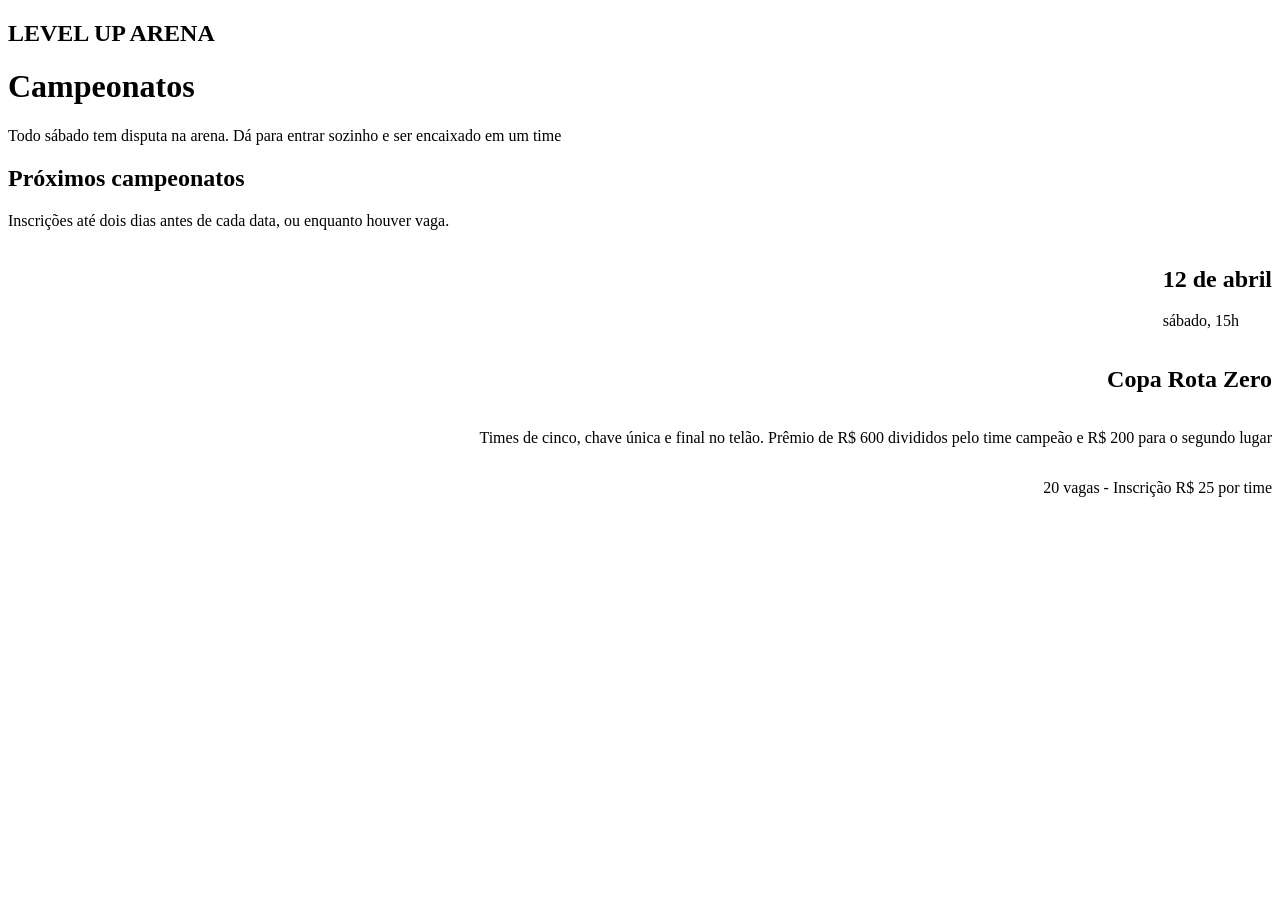
==== campeonatos/index.html @ a4c8a1a5 "inicio2" ====
<!DOCTYPE html>
<html lang="pt-BR">
<head>
    <meta charset="UTF-8">
    <meta name="viewport" content="width=device-width, initial-scale=1.0">
    <title>Campeonatos</title>
    <link rel="stylesheet" href="style.css">
</head>
<body>
    <h2>LEVEL UP ARENA</h2>
    <h1>Campeonatos</h1>
    <p>Todo sábado tem disputa na arena. Dá para entrar sozinho e ser encaixado em um time</p>
    <h2>Próximos campeonatos</h2>
    <p>Inscrições até dois dias antes de cada data, ou enquanto houver vaga.<p>

    <div class = "CopaROTAZ">
        <div>
        <h2>12 de abril</h2>
        <p>sábado, 15h</p>
        </div>
        <h2>Copa Rota Zero</h1>
        <p>Times de cinco, chave única e final no telão. Prêmio de R$ 600 divididos pelo time campeão e R$ 200 para o segundo lugar</p>
        <p>20 vagas - Inscrição R$ 25 por time</p>

    </div>

</body>
</html>
---- campeonatos/style.css ----
.CopaROTAZ {
    display: flex;
    flex-direction: column;
    align-items: flex-end;
}
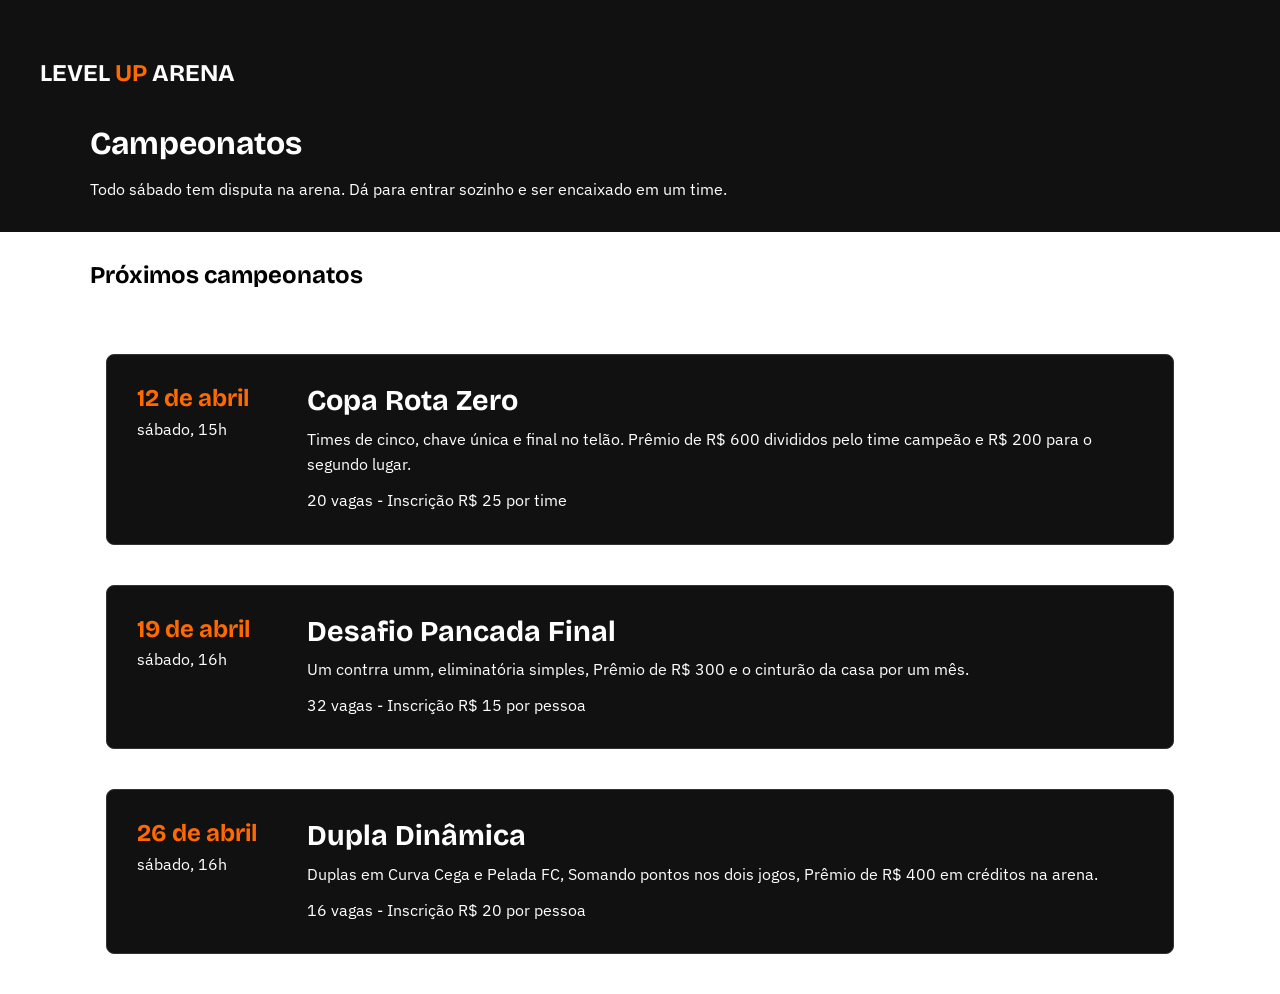
==== commit b1954d1f: "CAMP" ====
--- a/campeonatos/index.html
+++ b/campeonatos/index.html
@@ -1,28 +1,118 @@
+
 <!DOCTYPE html>
 <html lang="pt-BR">
+
 <head>
     <meta charset="UTF-8">
     <meta name="viewport" content="width=device-width, initial-scale=1.0">
-    <title>Campeonatos</title>
+    <title>Campeonatos | LEVEL UP ARENA</title>
     <link rel="stylesheet" href="style.css">
 </head>
+
 <body>
-    <h2>LEVEL UP ARENA</h2>
-    <h1>Campeonatos</h1>
-    <p>Todo sábado tem disputa na arena. Dá para entrar sozinho e ser encaixado em um time</p>
-    <h2>Próximos campeonatos</h2>
-    <p>Inscrições até dois dias antes de cada data, ou enquanto houver vaga.<p>
 
-    <div class = "CopaROTAZ">
-        <div>
-        <h2>12 de abril</h2>
-        <p>sábado, 15h</p>
-        </div>
-        <h2>Copa Rota Zero</h1>
-        <p>Times de cinco, chave única e final no telão. Prêmio de R$ 600 divididos pelo time campeão e R$ 200 para o segundo lugar</p>
-        <p>20 vagas - Inscrição R$ 25 por time</p>
+<header class="cabecalho">
+    <div class="container">
+        <h2 class="logo">LEVEL <span class="UP">UP</span> ARENA</h2>
 
+        <h1 class="titulo-campeonatos">Campeonatos</h1>
+
+        <p>
+            Todo sábado tem disputa na arena.
+            Dá para entrar sozinho e ser encaixado em um time.
+        </p>
     </div>
+</header>
 
+    <main class="container">
+
+        <section>
+            <h2 id = "PROXCAMP">Próximos campeonatos</h2>
+
+            <p>
+                Inscrições até dois dias antes de cada data,
+                ou enquanto houver vaga.
+            </p>
+        </section>
+
+        <section class="PAICAMP">
+
+            <div class="DatacampDESC">
+                <h2>12 de abril</h2>
+                <p>sábado, 15h</p>
+            </div>
+
+            <div class="CampDESC">
+                <h2>Copa Rota Zero</h2>
+
+                <p>
+                    Times de cinco, chave única e final no telão.
+                    Prêmio de R$ 600 divididos pelo time campeão
+                    e R$ 200 para o segundo lugar.
+                </p>
+
+                <p>
+                    20 vagas - Inscrição R$ 25 por time
+                </p>
+            </div>
+
+        </section>
+
+    </main>
+
+        <main class="container">
+
+        <section class="PAICAMP">
+
+            <div class="DatacampDESC">
+                <h2>19 de abril</h2>
+                <p>sábado, 16h</p>
+            </div>
+
+            <div class="CampDESC">
+                <h2>Desafio Pancada Final</h2>
+
+                <p>
+                    Um contrra umm, eliminatória simples, Prêmio de R$ 300 e o cinturão da casa por um mês.
+                </p>
+
+                <p>
+                    32 vagas - Inscrição R$ 15 por pessoa
+                </p>
+            </div>
+
+        </section>
+
+    </main>
+
+        </main>
+
+        <main class="container">
+
+        <section class="PAICAMP">
+
+            <div class="DatacampDESC">
+                <h2>26 de abril</h2>
+                <p>sábado, 16h</p>
+            </div>
+
+            <div class="CampDESC">
+                <h2>Dupla Dinâmica</h2>
+
+                <p>
+                   Duplas em Curva Cega e Pelada FC, Somando pontos nos dois jogos, Prêmio de R$ 400 em créditos na arena.
+                </p>
+
+                <p>
+                    16 vagas - Inscrição R$ 20 por pessoa
+                </p>
+            </div>
+
+        </section>
+
+    </main>
+
+
+    
 </body>
-</html>+</html>
--- a/campeonatos/style.css
+++ b/campeonatos/style.css
@@ -1,5 +1,164 @@
-.CopaROTAZ {
-    display: flex;
+
+/* CSS BASE */
+
+@import url("https://fonts.googleapis.com/css2?family=Bricolage+Grotesque:wght@700;800&family=IBM+Plex+Sans:wght@400;600&display=swap");
+
+:root {
+  --preto: #000000;
+  --laranja: #ff6a00;
+  --branco: #ffffff;
+
+  --fonte-titulo: "Bricolage Grotesque", Arial, sans-serif;
+  --fonte-texto: "IBM Plex Sans", system-ui, sans-serif;
+}
+
+.UP {
+    color: #ff6a00;
+}
+
+* {
+  box-sizing: border-box;
+  margin: 0;
+}
+
+body {
+  background: var(--branco);
+  color: var(--branco);
+  font-family: var(--fonte-texto);
+  line-height: 1.6;
+}
+
+h1, h2, h3, h4 {
+  font-family: var(--fonte-titulo);
+  line-height: 1.1;
+}
+
+a {
+  color: var(--laranja);
+}
+
+img {
+  max-width: 100%;
+  display: block;
+}
+
+.container {
+  width: min(100% - 2rem, 1100px);
+  margin-inline: auto;
+}
+
+.botao {
+  display: inline-block;
+  padding: 0.75rem 1.5rem;
+  background: var(--laranja);
+  color: var(--preto);
+  font-weight: 600;
+  text-decoration: none;
+  border-radius: 8px;
+}
+
+.botao:hover {
+  opacity: 0.85;
+}
+
+
+/* CSS ESPECÍFICO DA PÁGINA CAMPEONATOS */
+
+.PAICAMP {
+  display: flex;
+  flex-direction: row;
+  align-items: flex-start;
+  gap: 20px;
+
+  width: min(100% - 2rem, 1100px);
+  margin: 40px auto;
+  padding: 20px;
+
+  background: #111111;
+  border: 1px solid #333333;
+  border-radius: 8px;
+}
+
+.DatacampDESC {
+  display: flex;
+  flex-direction: column;
+  align-items: flex-start;
+  gap: 5px;
+
+  padding: 10px;
+  min-width: 150px;
+}
+
+.DatacampDESC h2 {
+  color: var(--laranja);
+  font-size: 1.5rem;
+}
+
+.DatacampDESC p {
+  font-family: var(--fonte-texto);
+  color: var(--branco);
+}
+
+.CampDESC {
+  display: flex;
+  flex-direction: column;
+  align-items: flex-start;
+  gap: 10px;
+
+  flex: 1;
+  padding: 10px;
+}
+
+.CampDESC h2 {
+  color: var(--branco);
+  font-size: 1.8rem;
+}
+
+.CampDESC p {
+  font-family: var(--fonte-texto);
+  color: var(--branco);
+  line-height: 1.6;
+}
+
+/* RESPONSIVIDADE */
+
+@media (max-width: 600px) {
+  .PAICOPA {
     flex-direction: column;
-    align-items: flex-end;
+    gap: 10px;
+  }
+
+  .DataCOPAROTAZ,
+  .CopaDESC {
+    width: 100%;
+  }
+}
+ /* LOGO */
+.logo {
+    margin-top: 30px;
+    margin-left: -50px;
+}
+
+/* Titulo CAMP*/
+#titulocamps {
+    margin-top: 40px;
+}
+
+.cabecalho {
+    width: 100%;
+    background: #111111;
+    padding: 30px 0;
+}
+
+.logo {
+    margin-bottom: 40px;
+}
+
+.titulo-campeonatos {
+    margin-bottom: 15px;
+}
+
+#PROXCAMP {
+    margin-top: 30px;
+    color: #000000;
 }
